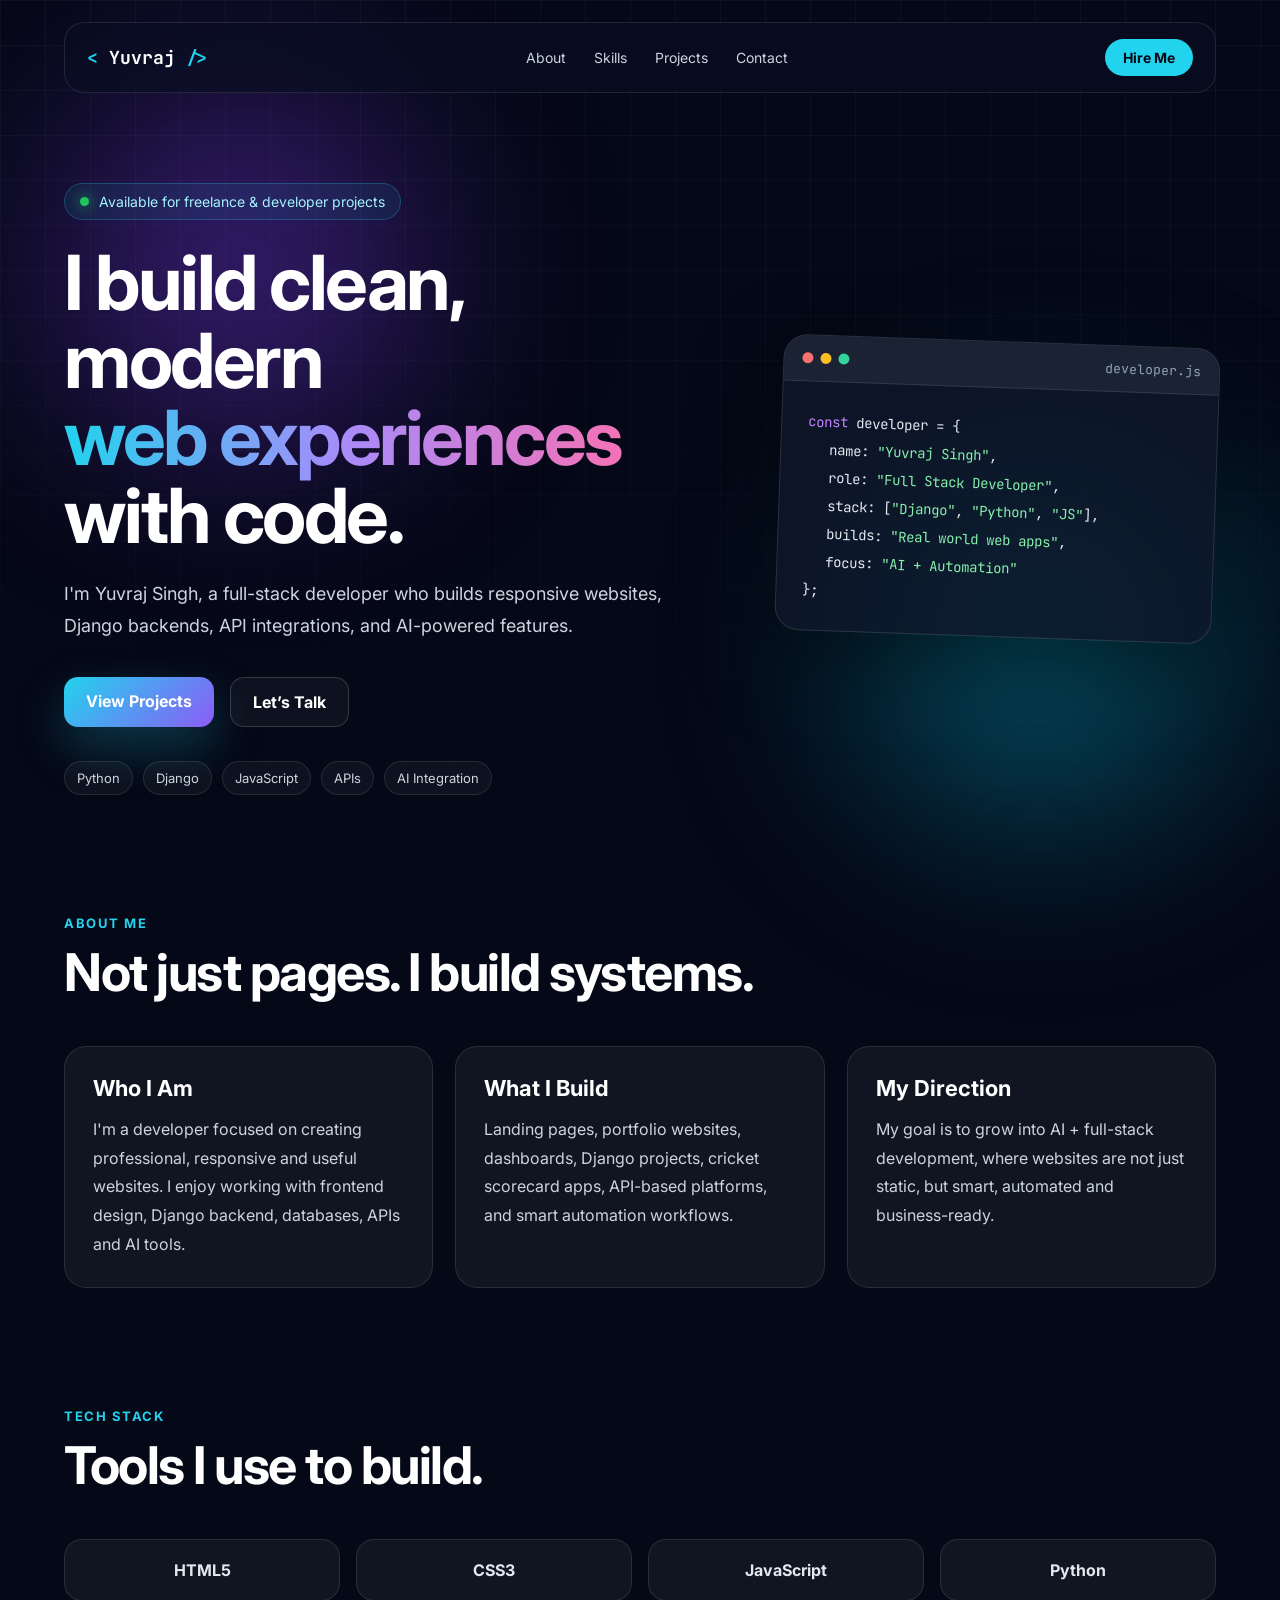
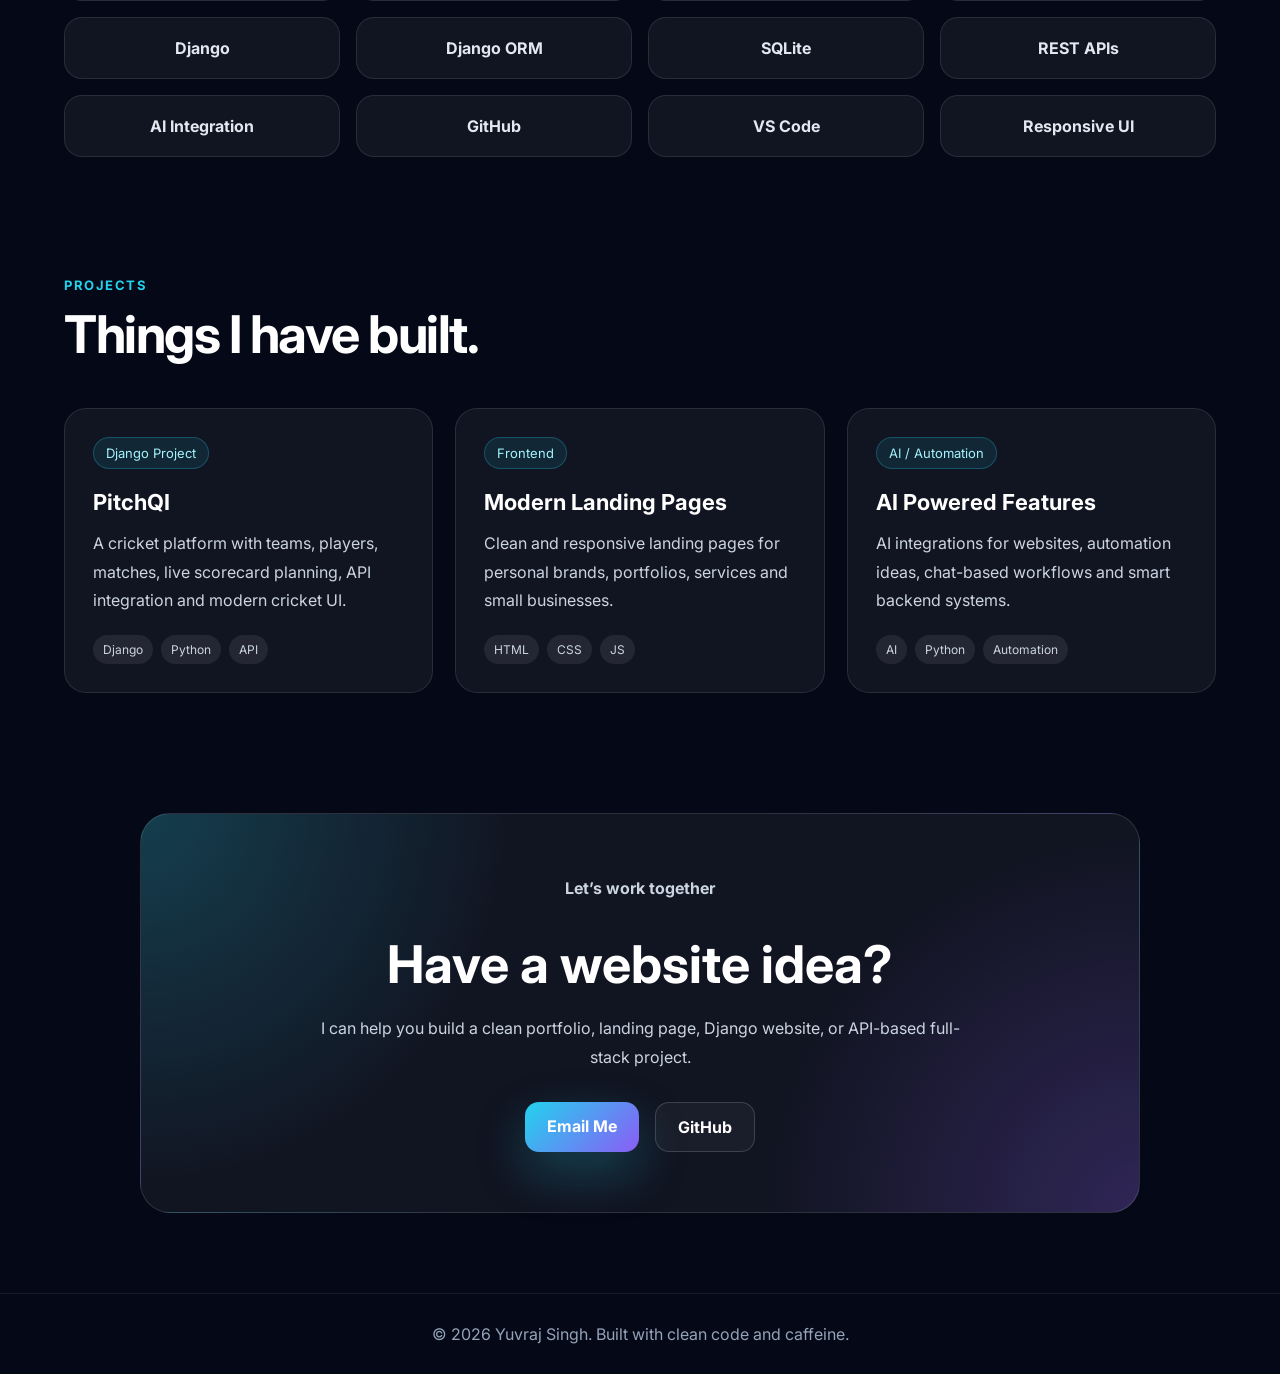
==== index.html @ d4d3ce0b "Rename Portfolio.html to index.html" ====
<!DOCTYPE html>
<html lang="en">

<head>
    <meta charset="UTF-8" />
    <meta name="viewport" content="width=device-width, initial-scale=1.0" />
    <title>Yuvraj Singh | Full Stack Developer</title>

    <link rel="stylesheet" href="portfolio.css" />

    <!-- Google Font -->
    <link rel="preconnect" href="https://fonts.googleapis.com">
    <link rel="preconnect" href="https://fonts.gstatic.com" crossorigin>
    <link href="https://fonts.googleapis.com/css2?family=Inter:wght@400;500;600;700;800&family=JetBrains+Mono:wght@400;600&display=swap" rel="stylesheet">
</head>

<body>

    <!-- Background Effects -->
    <div class="bg-grid"></div>
    <div class="glow glow-one"></div>
    <div class="glow glow-two"></div>

    <!-- Navbar -->
    <header class="navbar">
        <div class="logo">
            <span>&lt;</span> Yuvraj <span>/&gt;</span>
        </div>

        <nav class="nav-links">
            <a href="#about">About</a>
            <a href="#skills">Skills</a>
            <a href="#projects">Projects</a>
            <a href="#contact">Contact</a>
        </nav>

        <a href="#contact" class="nav-btn">Hire Me</a>
    </header>

    <!-- Hero Section -->
    <section class="hero">
        <div class="hero-content">

            <div class="status-pill">
                <span class="dot"></span>
                Available for freelance & developer projects
            </div>

            <h1>
                I build clean, modern <br />
                <span>web experiences</span> with code.
            </h1>

            <p class="hero-text">
                I'm Yuvraj Singh, a full-stack developer who builds responsive websites,
                Django backends, API integrations, and AI-powered features.
            </p>

            <div class="hero-buttons">
                <a href="#projects" class="primary-btn">View Projects</a>
                <a href="#contact" class="secondary-btn">Let’s Talk</a>
            </div>

            <div class="tech-row">
                <span>Python</span>
                <span>Django</span>
                <span>JavaScript</span>
                <span>APIs</span>
                <span>AI Integration</span>
            </div>
        </div>

        <div class="hero-card">
            <div class="card-top">
                <div class="mac-dots">
                    <span></span>
                    <span></span>
                    <span></span>
                </div>
                <p>developer.js</p>
            </div>

            <div class="code-box">
                <p><span class="purple">const</span> developer = {</p>
                <p class="indent">name: <span class="green">"Yuvraj Singh"</span>,</p>
                <p class="indent">role: <span class="green">"Full Stack Developer"</span>,</p>
                <p class="indent">stack: [<span class="green">"Django"</span>, <span class="green">"Python"</span>, <span class="green">"JS"</span>],</p>
                <p class="indent">builds: <span class="green">"Real world web apps"</span>,</p>
                <p class="indent">focus: <span class="green">"AI + Automation"</span></p>
                <p>};</p>
            </div>
        </div>
    </section>

    <!-- About -->
    <section class="section" id="about">
        <div class="section-heading">
            <p>About Me</p>
            <h2>Not just pages. I build systems.</h2>
        </div>

        <div class="about-grid">
            <div class="about-card">
                <h3>Who I Am</h3>
                <p>
                    I'm a developer focused on creating professional, responsive and useful websites.
                    I enjoy working with frontend design, Django backend, databases, APIs and AI tools.
                </p>
            </div>

            <div class="about-card">
                <h3>What I Build</h3>
                <p>
                    Landing pages, portfolio websites, dashboards, Django projects, cricket scorecard apps,
                    API-based platforms, and smart automation workflows.
                </p>
            </div>

            <div class="about-card">
                <h3>My Direction</h3>
                <p>
                    My goal is to grow into AI + full-stack development, where websites are not just static,
                    but smart, automated and business-ready.
                </p>
            </div>
        </div>
    </section>

    <!-- Skills -->
    <section class="section" id="skills">
        <div class="section-heading">
            <p>Tech Stack</p>
            <h2>Tools I use to build.</h2>
        </div>

        <div class="skills-grid">
            <div class="skill-card">HTML5</div>
            <div class="skill-card">CSS3</div>
            <div class="skill-card">JavaScript</div>
            <div class="skill-card">Python</div>
            <div class="skill-card">Django</div>
            <div class="skill-card">Django ORM</div>
            <div class="skill-card">SQLite</div>
            <div class="skill-card">REST APIs</div>
            <div class="skill-card">AI Integration</div>
            <div class="skill-card">GitHub</div>
            <div class="skill-card">VS Code</div>
            <div class="skill-card">Responsive UI</div>
        </div>
    </section>

    <!-- Projects -->
    <section class="section" id="projects">
        <div class="section-heading">
            <p>Projects</p>
            <h2>Things I have built.</h2>
        </div>

        <div class="projects-grid">

            <div class="project-card">
                <div class="project-tag">Django Project</div>
                <h3>PitchQI</h3>
                <p>
                    A cricket platform with teams, players, matches, live scorecard planning,
                    API integration and modern cricket UI.
                </p>
                <div class="project-tech">
                    <span>Django</span>
                    <span>Python</span>
                    <span>API</span>
                </div>
            </div>

            <div class="project-card">
                <div class="project-tag">Frontend</div>
                <h3>Modern Landing Pages</h3>
                <p>
                    Clean and responsive landing pages for personal brands, portfolios,
                    services and small businesses.
                </p>
                <div class="project-tech">
                    <span>HTML</span>
                    <span>CSS</span>
                    <span>JS</span>
                </div>
            </div>

            <div class="project-card">
                <div class="project-tag">AI / Automation</div>
                <h3>AI Powered Features</h3>
                <p>
                    AI integrations for websites, automation ideas, chat-based workflows
                    and smart backend systems.
                </p>
                <div class="project-tech">
                    <span>AI</span>
                    <span>Python</span>
                    <span>Automation</span>
                </div>
            </div>

        </div>
    </section>

    <!-- Contact -->
    <section class="contact-section" id="contact">
        <div class="contact-box">
            <p class="contact-label">Let’s work together</p>
            <h2>Have a website idea?</h2>
            <p>
                I can help you build a clean portfolio, landing page, Django website,
                or API-based full-stack project.
            </p>

            <div class="contact-actions">
                <a href="mailto:singhyuvraj200314@gmail.com" class="primary-btn">Email Me</a>
                <a href="#" class="secondary-btn">GitHub</a>
            </div>
        </div>
    </section>

    <footer>
        <p>© 2026 Yuvraj Singh. Built with clean code and caffeine.</p>
    </footer>

    <script src="portfolio.js"></script>
</body>

</html>
---- portfolio.css ----
* {
  margin: 0;
  padding: 0;
  box-sizing: border-box;
}

html {
  scroll-behavior: smooth;
}

body {
  font-family: "Inter", sans-serif;
  background: #050816;
  color: #ffffff;
  overflow-x: hidden;
}

/* Background */
.bg-grid {
  position: fixed;
  inset: 0;
  background-image:
    linear-gradient(rgba(255,255,255,0.04) 1px, transparent 1px),
    linear-gradient(90deg, rgba(255,255,255,0.04) 1px, transparent 1px);
  background-size: 45px 45px;
  mask-image: linear-gradient(to bottom, black, transparent);
  z-index: -3;
}

.glow {
  position: fixed;
  width: 350px;
  height: 350px;
  border-radius: 50%;
  filter: blur(110px);
  opacity: 0.45;
  z-index: -2;
}

.glow-one {
  background: #7c3aed;
  top: 10%;
  left: 5%;
}

.glow-two {
  background: #06b6d4;
  bottom: 10%;
  right: 5%;
}

/* Navbar */
.navbar {
  width: 90%;
  max-width: 1200px;
  margin: 22px auto;
  padding: 16px 22px;
  border: 1px solid rgba(255,255,255,0.1);
  background: rgba(10, 15, 35, 0.65);
  backdrop-filter: blur(18px);
  border-radius: 20px;

  display: flex;
  align-items: center;
  justify-content: space-between;

  position: sticky;
  top: 18px;
  z-index: 100;
}

.logo {
  font-family: "JetBrains Mono", monospace;
  font-weight: 700;
  font-size: 18px;
}

.logo span {
  color: #22d3ee;
}

.nav-links {
  display: flex;
  gap: 28px;
}

.nav-links a,
.nav-btn,
.primary-btn,
.secondary-btn {
  text-decoration: none;
}

.nav-links a {
  color: #cbd5e1;
  font-size: 14px;
  transition: 0.3s ease;
}

.nav-links a:hover {
  color: #22d3ee;
}

.nav-btn {
  color: #050816;
  background: #22d3ee;
  padding: 10px 18px;
  border-radius: 999px;
  font-weight: 700;
  font-size: 14px;
}

/* Hero */
.hero {
  width: 90%;
  max-width: 1200px;
  margin: 90px auto 120px;
  display: grid;
  grid-template-columns: 1.2fr 0.8fr;
  align-items: center;
  gap: 60px;
}

.status-pill {
  width: fit-content;
  padding: 9px 15px;
  border-radius: 999px;
  background: rgba(34, 211, 238, 0.08);
  border: 1px solid rgba(34, 211, 238, 0.25);
  color: #a5f3fc;
  font-size: 14px;
  margin-bottom: 24px;

  display: flex;
  align-items: center;
  gap: 10px;
}

.dot {
  width: 9px;
  height: 9px;
  background: #22c55e;
  border-radius: 50%;
  box-shadow: 0 0 14px #22c55e;
}

.hero h1 {
  font-size: clamp(42px, 7vw, 76px);
  line-height: 1.02;
  letter-spacing: -2.5px;
  margin-bottom: 24px;
}

.hero h1 span {
  background: linear-gradient(90deg, #22d3ee, #a78bfa, #f472b6);
  -webkit-background-clip: text;
  color: transparent;
}

.hero-text {
  max-width: 650px;
  color: #cbd5e1;
  font-size: 18px;
  line-height: 1.8;
  margin-bottom: 34px;
}

.hero-buttons {
  display: flex;
  gap: 16px;
  margin-bottom: 34px;
}

.primary-btn,
.secondary-btn {
  padding: 14px 22px;
  border-radius: 14px;
  font-weight: 700;
  transition: 0.3s ease;
}

.primary-btn {
  background: linear-gradient(135deg, #22d3ee, #8b5cf6);
  color: white;
  box-shadow: 0 20px 50px rgba(34, 211, 238, 0.25);
}

.primary-btn:hover {
  transform: translateY(-3px);
}

.secondary-btn {
  color: white;
  border: 1px solid rgba(255,255,255,0.16);
  background: rgba(255,255,255,0.04);
}

.secondary-btn:hover {
  border-color: #22d3ee;
  transform: translateY(-3px);
}

.tech-row {
  display: flex;
  flex-wrap: wrap;
  gap: 10px;
}

.tech-row span {
  color: #cbd5e1;
  font-size: 13px;
  padding: 8px 12px;
  border: 1px solid rgba(255,255,255,0.1);
  background: rgba(255,255,255,0.04);
  border-radius: 999px;
}

/* Hero Code Card */
.hero-card {
  border-radius: 24px;
  background: rgba(15, 23, 42, 0.85);
  border: 1px solid rgba(255,255,255,0.12);
  box-shadow: 0 30px 90px rgba(0,0,0,0.45);
  overflow: hidden;
  transform: rotate(2deg);
  transition: 0.4s ease;
}

.hero-card:hover {
  transform: rotate(0deg) translateY(-8px);
}

.card-top {
  padding: 14px 18px;
  background: rgba(255,255,255,0.06);
  border-bottom: 1px solid rgba(255,255,255,0.1);

  display: flex;
  align-items: center;
  justify-content: space-between;
}

.card-top p {
  font-family: "JetBrains Mono", monospace;
  color: #94a3b8;
  font-size: 13px;
}

.mac-dots {
  display: flex;
  gap: 7px;
}

.mac-dots span {
  width: 11px;
  height: 11px;
  border-radius: 50%;
  background: #f87171;
}

.mac-dots span:nth-child(2) {
  background: #fbbf24;
}

.mac-dots span:nth-child(3) {
  background: #34d399;
}

.code-box {
  padding: 26px;
  font-family: "JetBrains Mono", monospace;
  font-size: 14px;
  line-height: 2;
  color: #e2e8f0;
}

.indent {
  padding-left: 22px;
}

.purple {
  color: #c084fc;
}

.green {
  color: #86efac;
}

/* Sections */
.section {
  width: 90%;
  max-width: 1200px;
  margin: 0 auto 120px;
}

.section-heading {
  margin-bottom: 42px;
}

.section-heading p {
  color: #22d3ee;
  font-weight: 700;
  margin-bottom: 10px;
  text-transform: uppercase;
  letter-spacing: 1.5px;
  font-size: 13px;
}

.section-heading h2 {
  font-size: clamp(32px, 5vw, 52px);
  letter-spacing: -1.5px;
}

/* About */
.about-grid,
.projects-grid {
  display: grid;
  grid-template-columns: repeat(3, 1fr);
  gap: 22px;
}

.about-card,
.project-card {
  padding: 28px;
  border-radius: 22px;
  background: rgba(255,255,255,0.05);
  border: 1px solid rgba(255,255,255,0.1);
  transition: 0.3s ease;
}

.about-card:hover,
.project-card:hover,
.skill-card:hover {
  transform: translateY(-8px);
  border-color: rgba(34, 211, 238, 0.45);
  background: rgba(34, 211, 238, 0.07);
}

.about-card h3,
.project-card h3 {
  font-size: 22px;
  margin-bottom: 14px;
}

.about-card p,
.project-card p {
  color: #cbd5e1;
  line-height: 1.8;
}

/* Skills */
.skills-grid {
  display: grid;
  grid-template-columns: repeat(4, 1fr);
  gap: 16px;
}

.skill-card {
  padding: 20px;
  border-radius: 18px;
  text-align: center;
  font-weight: 700;
  color: #e2e8f0;
  background: rgba(255,255,255,0.05);
  border: 1px solid rgba(255,255,255,0.1);
  transition: 0.3s ease;
}

/* Projects */
.project-tag {
  width: fit-content;
  padding: 7px 12px;
  border-radius: 999px;
  color: #a5f3fc;
  background: rgba(34, 211, 238, 0.1);
  border: 1px solid rgba(34, 211, 238, 0.25);
  font-size: 13px;
  margin-bottom: 20px;
}

.project-tech {
  display: flex;
  flex-wrap: wrap;
  gap: 8px;
  margin-top: 20px;
}

.project-tech span {
  font-size: 12px;
  padding: 7px 10px;
  border-radius: 999px;
  background: rgba(255,255,255,0.08);
  color: #cbd5e1;
}

/* Contact */
.contact-section {
  width: 90%;
  max-width: 1000px;
  margin: 0 auto 80px;
}

.contact-box {
  text-align: center;
  padding: 60px 30px;
  border-radius: 30px;
  background:
    radial-gradient(circle at top left, rgba(34, 211, 238, 0.22), transparent 35%),
    radial-gradient(circle at bottom right, rgba(139, 92, 246, 0.25), transparent 35%),
    rgba(255,255,255,0.05);
  border: 1px solid rgba(255,255,255,0.12);
}

.contact-label {
  color: #22d3ee;
  font-weight: 700;
  margin-bottom: 10px;
}

.contact-box h2 {
  font-size: clamp(32px, 5vw, 52px);
  margin-bottom: 18px;
}

.contact-box p {
  max-width: 650px;
  margin: 0 auto 30px;
  color: #cbd5e1;
  line-height: 1.8;
}

.contact-actions {
  display: flex;
  justify-content: center;
  gap: 16px;
}

footer {
  text-align: center;
  padding: 30px;
  color: #94a3b8;
  border-top: 1px solid rgba(255,255,255,0.08);
}

/* Responsive */
@media (max-width: 900px) {
  .nav-links {
    display: none;
  }

  .hero {
    grid-template-columns: 1fr;
    margin-top: 60px;
  }

  .hero-card {
    transform: rotate(0deg);
  }

  .about-grid,
  .projects-grid {
    grid-template-columns: 1fr;
  }

  .skills-grid {
    grid-template-columns: repeat(2, 1fr);
  }
}

@media (max-width: 500px) {
  .navbar {
    width: 94%;
  }

  .nav-btn {
    display: none;
  }

  .hero-buttons,
  .contact-actions {
    flex-direction: column;
  }

  .skills-grid {
    grid-template-columns: 1fr;
  }

  .code-box {
    font-size: 12px;
    padding: 20px;
  }
}
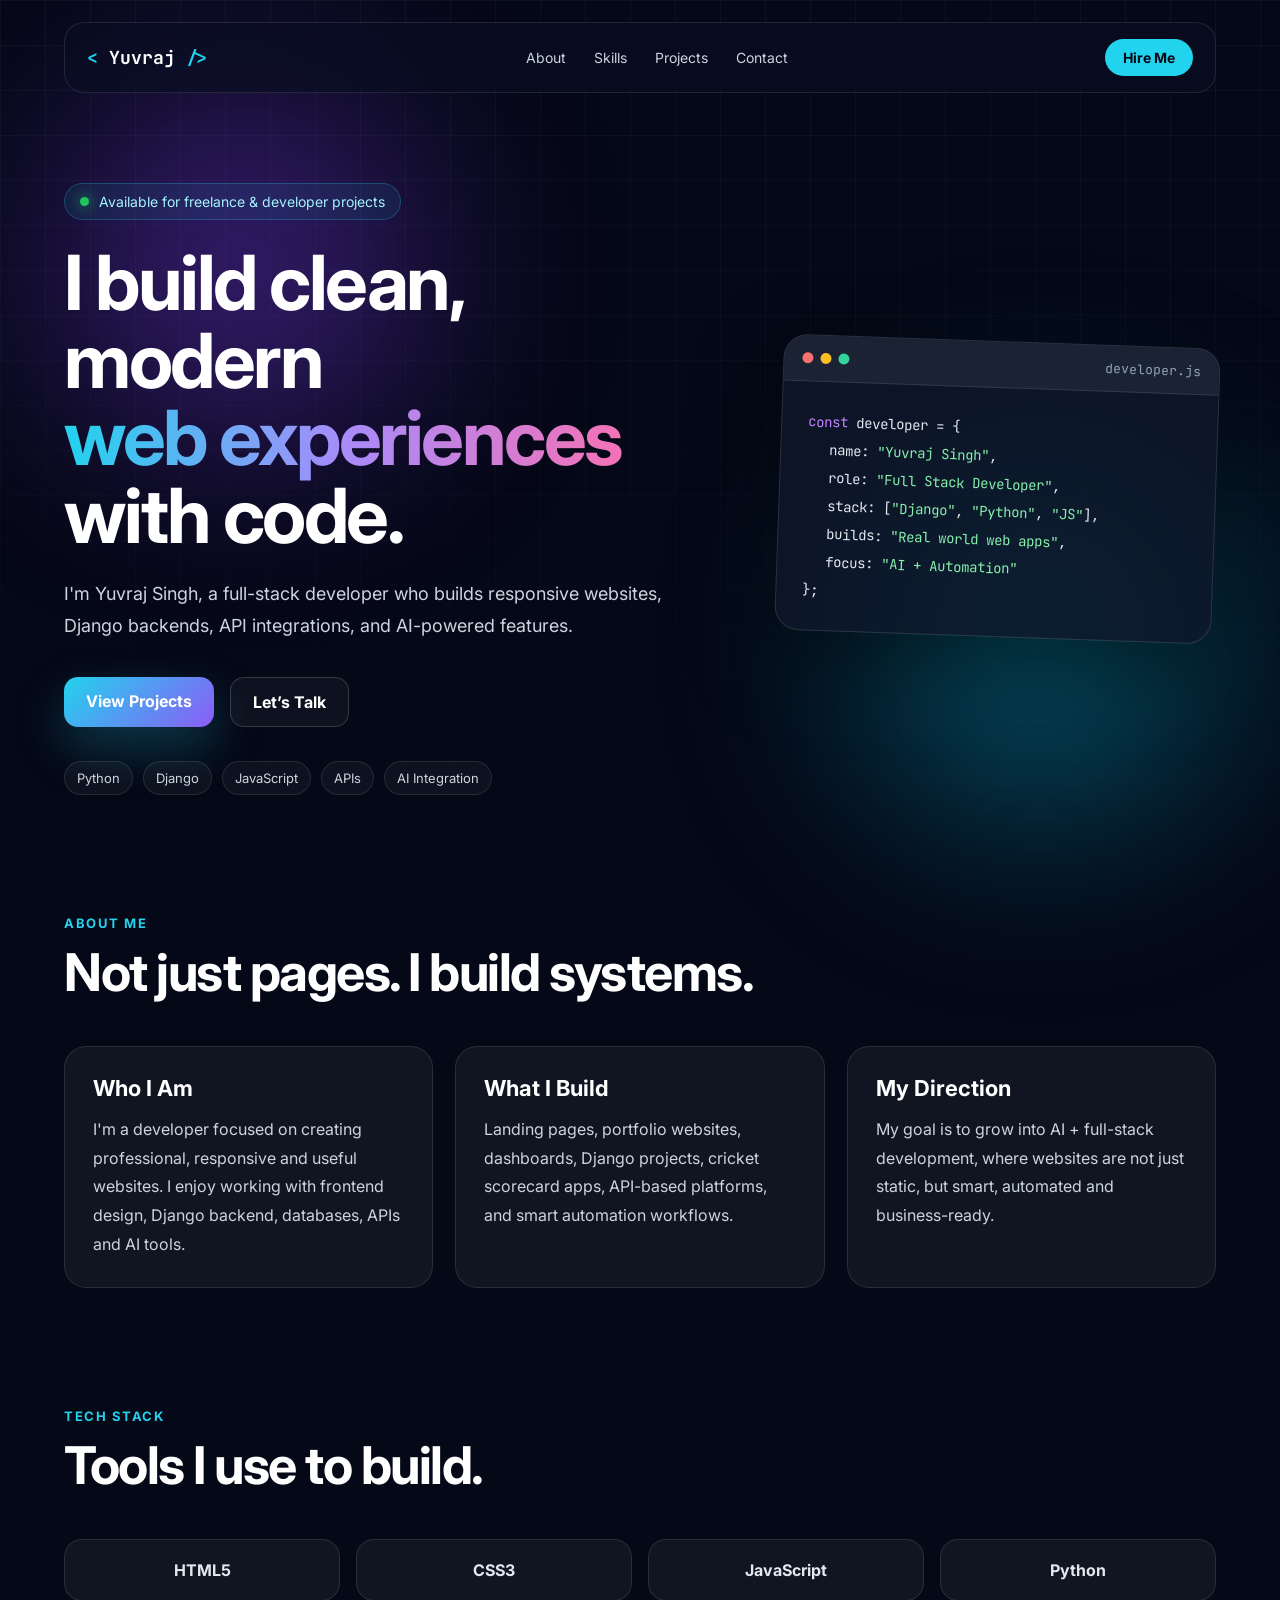
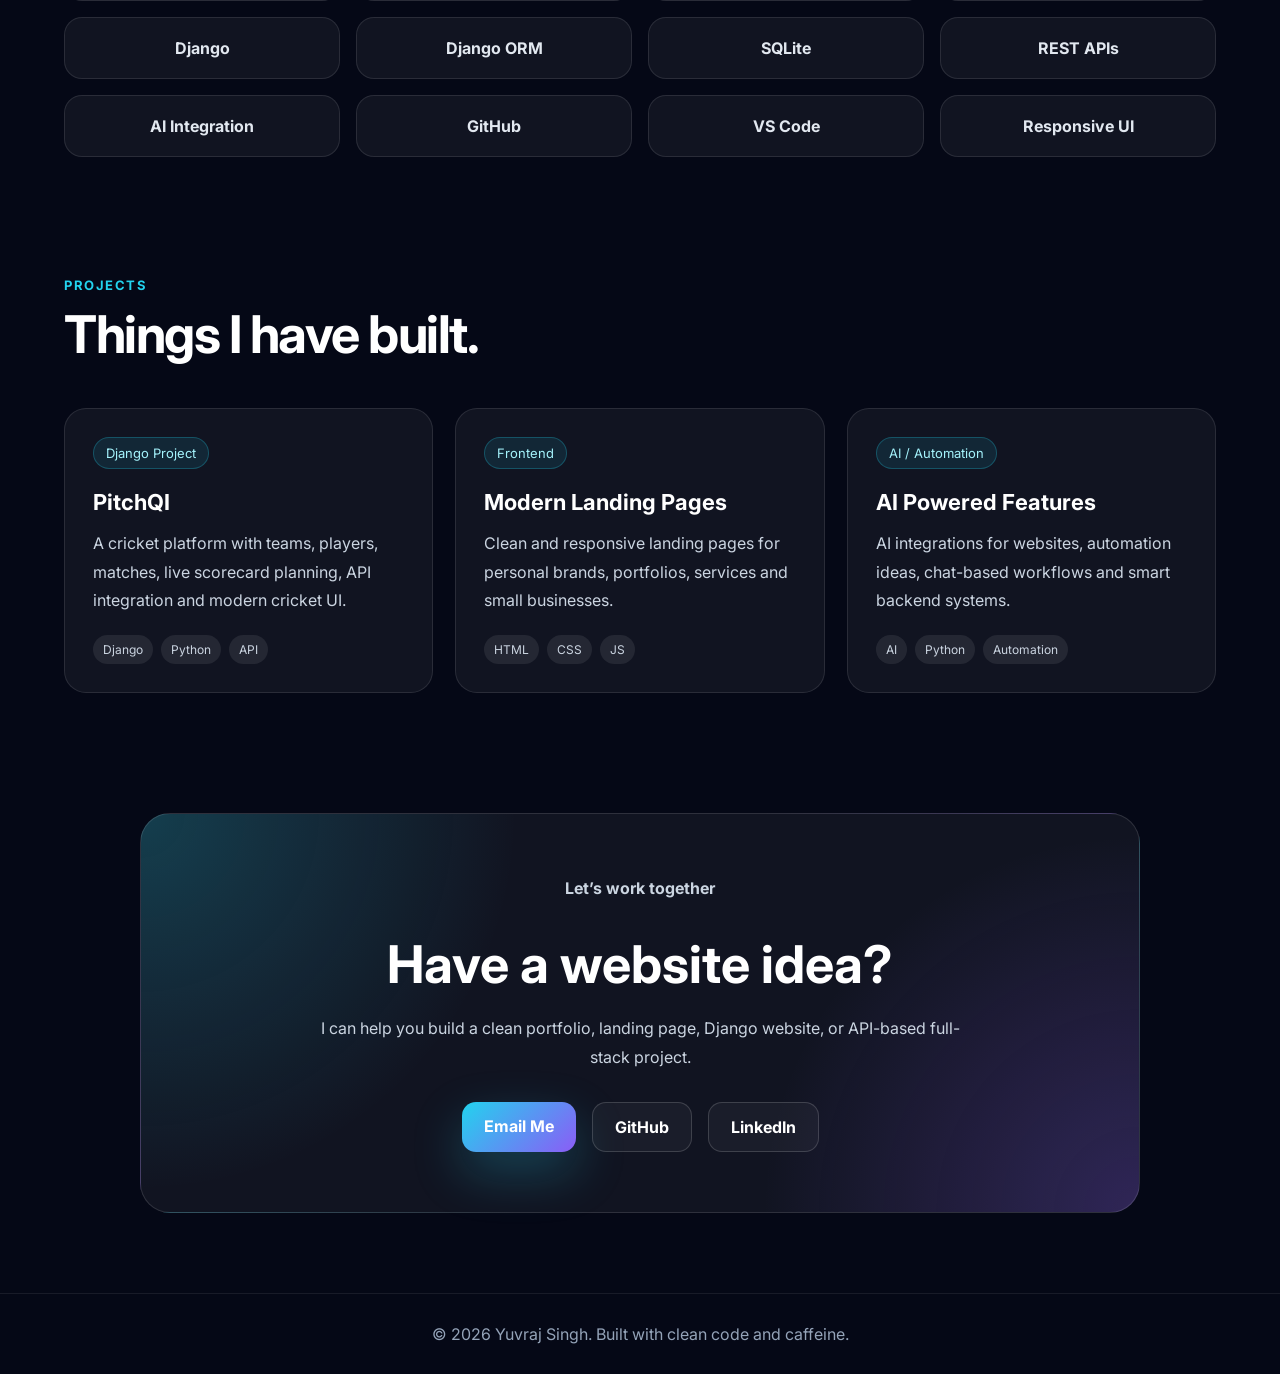
==== commit 9a2147d3: "Update index.html" ====
--- a/index.html
+++ b/index.html
@@ -214,8 +214,9 @@
             </p>
 
             <div class="contact-actions">
-                <a href="mailto:singhyuvraj200314@gmail.com" class="primary-btn">Email Me</a>
-                <a href="#" class="secondary-btn">GitHub</a>
+                <a href="mailto:contact.yuvicreates@gmail.com" class="primary-btn">Email Me</a>
+                <a href="https://github.com/Yuvraj14singh" class="secondary-btn">GitHub</a>
+                <a href="https://www.linkedin.com/in/yuvraj-singh-127b88280/" class="secondary-btn" target="_blank" rel="noopener noreferrer">LinkedIn</a>
             </div>
         </div>
     </section>
